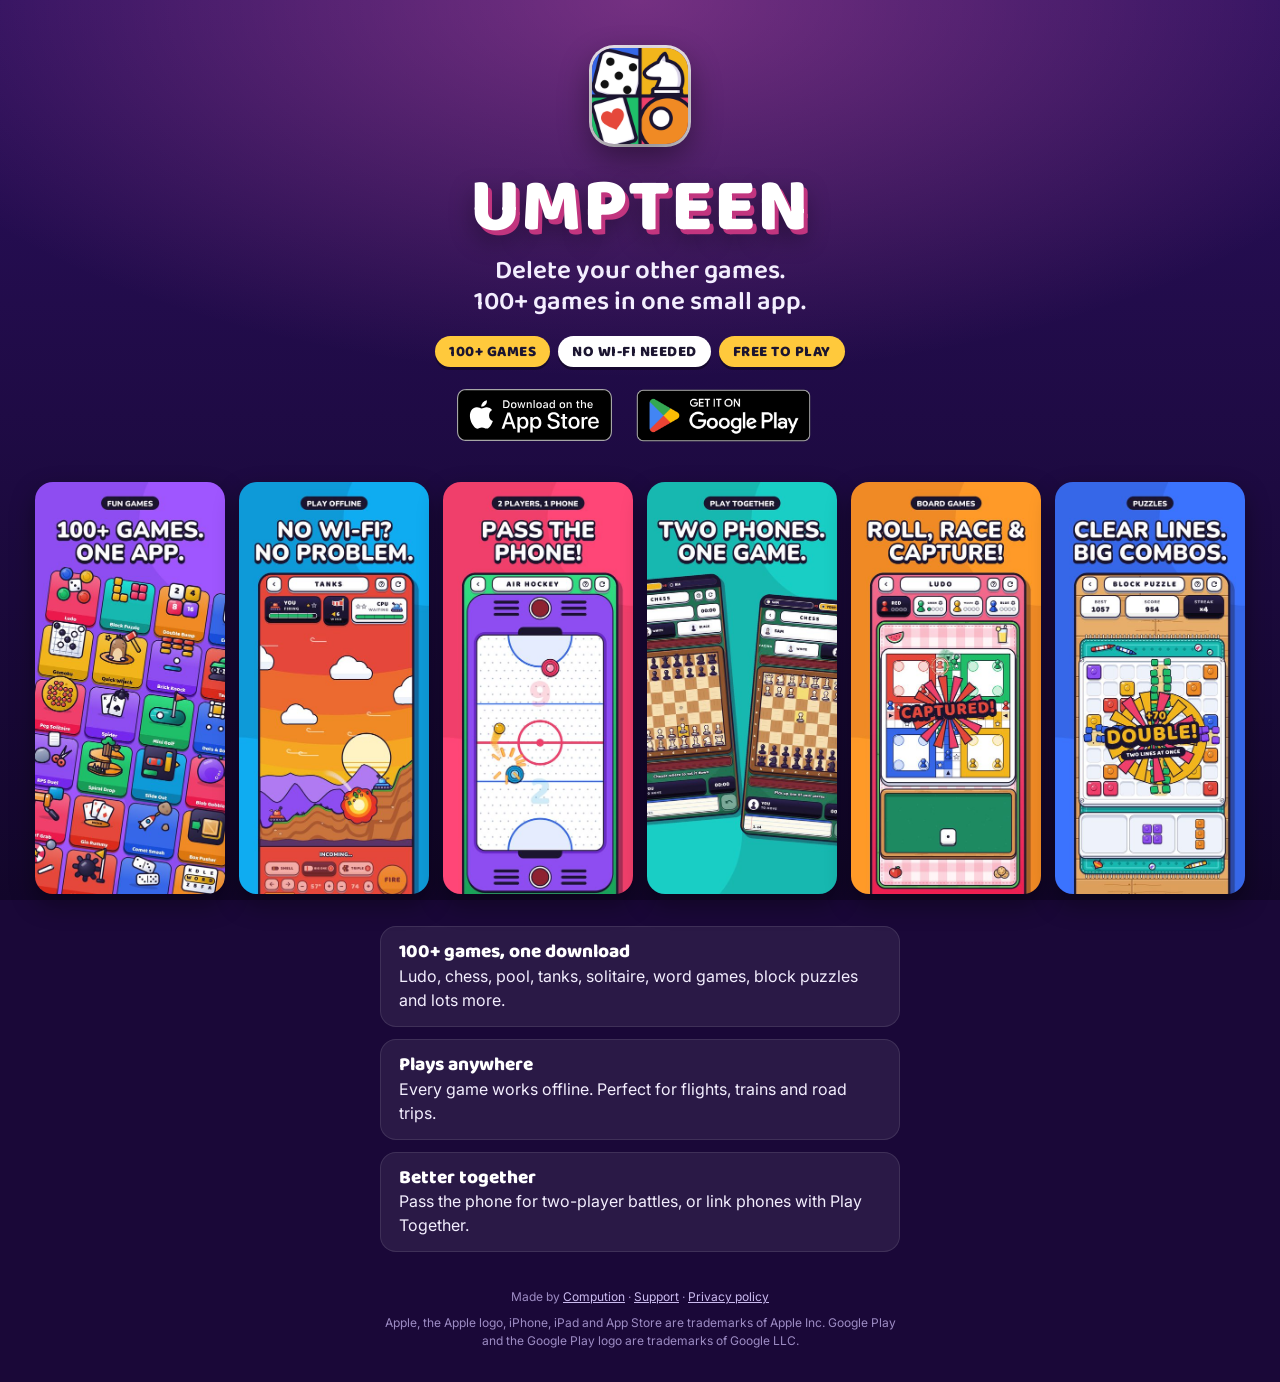
==== umpteen/index.html @ b633e25d "Add the Umpteen landing page: one tap to the right store Phones get one big button for their own sto" ====
<!DOCTYPE html>
<html lang="en">
<head>
    <meta charset="UTF-8">
    <meta name="viewport" content="width=device-width, initial-scale=1.0, viewport-fit=cover">
    <title>Umpteen — 100+ games in one app</title>
    <meta name="description" content="Umpteen: 100+ games in one small app. Ludo, chess, pool, tanks, puzzles and more. Every game works offline, with no sign-up. Free on iPhone, iPad and Android.">
    <meta name="theme-color" content="#2a0f5c">
    <meta property="og:title" content="Umpteen — 100+ games in one app">
    <meta property="og:description" content="Every game works offline, with no sign-up. Free on iPhone, iPad and Android.">
    <meta property="og:image" content="https://compution.co.uk/umpteen/og.jpg">
    <meta property="og:url" content="https://compution.co.uk/umpteen/">
    <meta name="apple-itunes-app" content="app-id=6806872151">
    <link rel="icon" href="/umpteen/icon.png">
    <link rel="apple-touch-icon" href="/umpteen/icon.png">
    <link rel="stylesheet" href="https://fonts.googleapis.com/css2?family=Baloo+2:wght@600;800&family=Inter:wght@400;500;600&display=swap">
    <style>
        *, *::before, *::after {
            margin: 0;
            padding: 0;
            box-sizing: border-box;
        }

        [hidden] {
            display: none !important;
        }

        body {
            font-family: 'Inter', -apple-system, BlinkMacSystemFont, 'Segoe UI', sans-serif;
            background: #1a0838;
            background-image:
                radial-gradient(ellipse 90% 60% at 50% 0%, rgba(255, 110, 200, 0.35), transparent 70%),
                linear-gradient(180deg, #2a0f5c 0%, #12062a 100%);
            background-attachment: fixed;
            color: #f3eefe;
            min-height: 100vh;
            line-height: 1.5;
            overflow-x: hidden;
        }

        .hero {
            max-width: 560px;
            margin: 0 auto;
            padding: max(48px, env(safe-area-inset-top)) max(20px, env(safe-area-inset-right)) 32px max(20px, env(safe-area-inset-left));
            text-align: center;
        }

        .icon {
            width: 96px;
            height: 96px;
            border-radius: 22px;
            box-shadow: 0 12px 32px rgba(0, 0, 0, 0.45), 0 0 0 3px rgba(255, 255, 255, 0.9);
        }

        h1 {
            font-family: 'Baloo 2', 'Arial Rounded MT Bold', sans-serif;
            font-weight: 800;
            font-size: clamp(48px, 13vw, 76px);
            line-height: 1;
            letter-spacing: 1px;
            color: #fff;
            margin-top: 20px;
            text-shadow: 4px 5px 0 #c2357f, 0 10px 24px rgba(0, 0, 0, 0.4);
        }

        .tagline {
            font-family: 'Baloo 2', 'Arial Rounded MT Bold', sans-serif;
            font-weight: 600;
            font-size: clamp(20px, 5.4vw, 26px);
            line-height: 1.2;
            margin-top: 10px;
            text-wrap: balance;
        }

        .pills {
            display: flex;
            flex-wrap: wrap;
            justify-content: center;
            gap: 8px;
            margin-top: 18px;
        }

        .pill {
            font-family: 'Baloo 2', 'Arial Rounded MT Bold', sans-serif;
            font-weight: 800;
            font-size: 15px;
            letter-spacing: 0.5px;
            color: #1b1530;
            background: #ffc93c;
            border-radius: 999px;
            padding: 5px 14px 3px;
            box-shadow: 0 3px 0 rgba(0, 0, 0, 0.35);
        }

        .pill.white {
            background: #fff;
        }

        /* The store button for this phone, big and first. */
        .get {
            display: flex;
            align-items: center;
            justify-content: center;
            gap: 10px;
            width: 100%;
            max-width: 360px;
            margin: 28px auto 0;
            padding: 18px 24px 15px;
            border-radius: 18px;
            background: #ffc93c;
            color: #1b1530;
            font-family: 'Baloo 2', 'Arial Rounded MT Bold', sans-serif;
            font-weight: 800;
            font-size: 24px;
            line-height: 1;
            text-decoration: none;
            box-shadow: 0 6px 0 #b9851a, 0 14px 28px rgba(0, 0, 0, 0.35);
            transition: transform 0.08s;
        }

        .get:active {
            transform: translateY(4px);
            box-shadow: 0 2px 0 #b9851a, 0 8px 18px rgba(0, 0, 0, 0.35);
        }

        .free {
            margin-top: 12px;
            font-size: 14px;
            color: #cbbbf0;
        }

        .badges {
            display: flex;
            flex-wrap: wrap;
            justify-content: center;
            align-items: center;
            gap: 12px;
            margin-top: 22px;
        }

        .badges a {
            display: block;
            line-height: 0;
        }

        .badges img {
            height: 52px;
            width: auto;
        }

        /* Play's badge carries its own clear space, so it's drawn taller to match. */
        .badges #android img {
            height: 77px;
            margin: -12px 0;
        }

        .shots {
            display: flex;
            gap: 14px;
            overflow-x: auto;
            scroll-snap-type: x mandatory;
            padding: 8px max(20px, env(safe-area-inset-left)) 24px;
            scrollbar-width: none;
        }

        .shots::-webkit-scrollbar {
            display: none;
        }

        .shots img {
            flex: 0 0 auto;
            width: min(60vw, 230px);
            height: auto;
            border-radius: 18px;
            scroll-snap-align: center;
            box-shadow: 0 10px 24px rgba(0, 0, 0, 0.4);
        }

        @media (min-width: 900px) {
            .shots {
                justify-content: center;
                overflow: visible;
            }

            .shots img {
                width: 190px;
            }
        }

        .about {
            max-width: 560px;
            margin: 0 auto;
            padding: 8px max(20px, env(safe-area-inset-right)) 0 max(20px, env(safe-area-inset-left));
        }

        .about ul {
            list-style: none;
            display: grid;
            gap: 12px;
        }

        .about li {
            background: rgba(255, 255, 255, 0.07);
            border: 1px solid rgba(255, 255, 255, 0.1);
            border-radius: 16px;
            padding: 14px 18px;
            font-size: 16px;
        }

        .about li b {
            font-family: 'Baloo 2', 'Arial Rounded MT Bold', sans-serif;
            font-weight: 800;
            font-size: 19px;
            display: block;
            color: #fff;
            line-height: 1.2;
        }

        footer {
            max-width: 560px;
            margin: 0 auto;
            padding: 36px max(20px, env(safe-area-inset-right)) max(32px, env(safe-area-inset-bottom)) max(20px, env(safe-area-inset-left));
            text-align: center;
            font-size: 12px;
            color: #9d8cc4;
        }

        footer a {
            color: #cbbbf0;
        }

        footer p + p {
            margin-top: 8px;
        }
    </style>
</head>
<body>
    <main>
        <section class="hero">
            <img class="icon" src="icon.png" alt="Umpteen app icon" width="96" height="96">
            <h1>UMPTEEN</h1>
            <p class="tagline">Delete your other games. 100+ games in one small app.</p>
            <div class="pills">
                <span class="pill">100+ GAMES</span>
                <span class="pill white">NO WI-FI NEEDED</span>
                <span class="pill">FREE TO PLAY</span>
            </div>

            <!-- Filled in by the script below for iPhone, iPad and Android. -->
            <a class="get" id="get" href="#stores" hidden>Get Umpteen free</a>
            <p class="free" id="free" hidden>Free download. No sign-up.</p>

            <div class="badges" id="stores">
                <a id="ios" href="https://apps.apple.com/app/id6806872151" aria-label="Download on the App Store">
                    <img src="app_store.svg" alt="Download on the App Store" height="52">
                </a>
                <a id="android" href="https://play.google.com/store/apps/details?id=com.compution.pocketgames.pocket_games" aria-label="Get it on Google Play">
                    <img src="google_play.png" alt="Get it on Google Play" height="52">
                </a>
            </div>
        </section>

        <div class="shots" aria-label="Screenshots">
            <img src="games.jpg" alt="100+ games. One app." width="420" height="911" loading="lazy">
            <img src="offline.jpg" alt="No Wi-Fi? No problem." width="420" height="911" loading="lazy">
            <img src="two_player.jpg" alt="Pass the phone for two-player games" width="420" height="911" loading="lazy">
            <img src="together.jpg" alt="Two phones, one game" width="420" height="911" loading="lazy">
            <img src="board.jpg" alt="Board games like Ludo" width="420" height="911" loading="lazy">
            <img src="puzzle.jpg" alt="Puzzles with big combos" width="420" height="911" loading="lazy">
        </div>

        <section class="about">
            <ul>
                <li><b>100+ games, one download</b>Ludo, chess, pool, tanks, solitaire, word games, block puzzles and lots more.</li>
                <li><b>Plays anywhere</b>Every game works offline. Perfect for flights, trains and road trips.</li>
                <li><b>Better together</b>Pass the phone for two-player battles, or link phones with Play Together.</li>
            </ul>
        </section>
    </main>

    <footer>
        <p>Made by <a href="/">Compution</a> · <a href="/minigames/support/">Support</a> · <a href="/minigames/privacy/">Privacy policy</a></p>
        <p>Apple, the Apple logo, iPhone, iPad and App Store are trademarks of Apple Inc. Google Play and the Google Play logo are trademarks of Google LLC.</p>
    </footer>

    <script>
        (function () {
            var ua = navigator.userAgent || '';
            // iPadOS reports itself as a Mac; a touch screen gives it away.
            var ios = /iPhone|iPad|iPod/.test(ua) ||
                (navigator.platform === 'MacIntel' && navigator.maxTouchPoints > 1);
            var android = /Android/i.test(ua);
            var play = document.getElementById('android');

            // Pass any utm_ tags on to Play as the install referrer.
            var utm = location.search.slice(1).split('&').filter(function (p) {
                return /^utm_/.test(p);
            }).join('&');
            if (utm) play.href += '&referrer=' + encodeURIComponent(utm);

            if (!ios && !android) return;
            var store = document.getElementById(ios ? 'ios' : 'android');
            var get = document.getElementById('get');
            get.href = store.href;
            get.textContent = ios ? 'Get it on the App Store' : 'Get it on Google Play';
            get.hidden = false;
            document.getElementById('free').hidden = false;
            // Only the matching badge is needed on a phone.
            document.getElementById(ios ? 'android' : 'ios').hidden = true;
        })();
    </script>
</body>
</html>
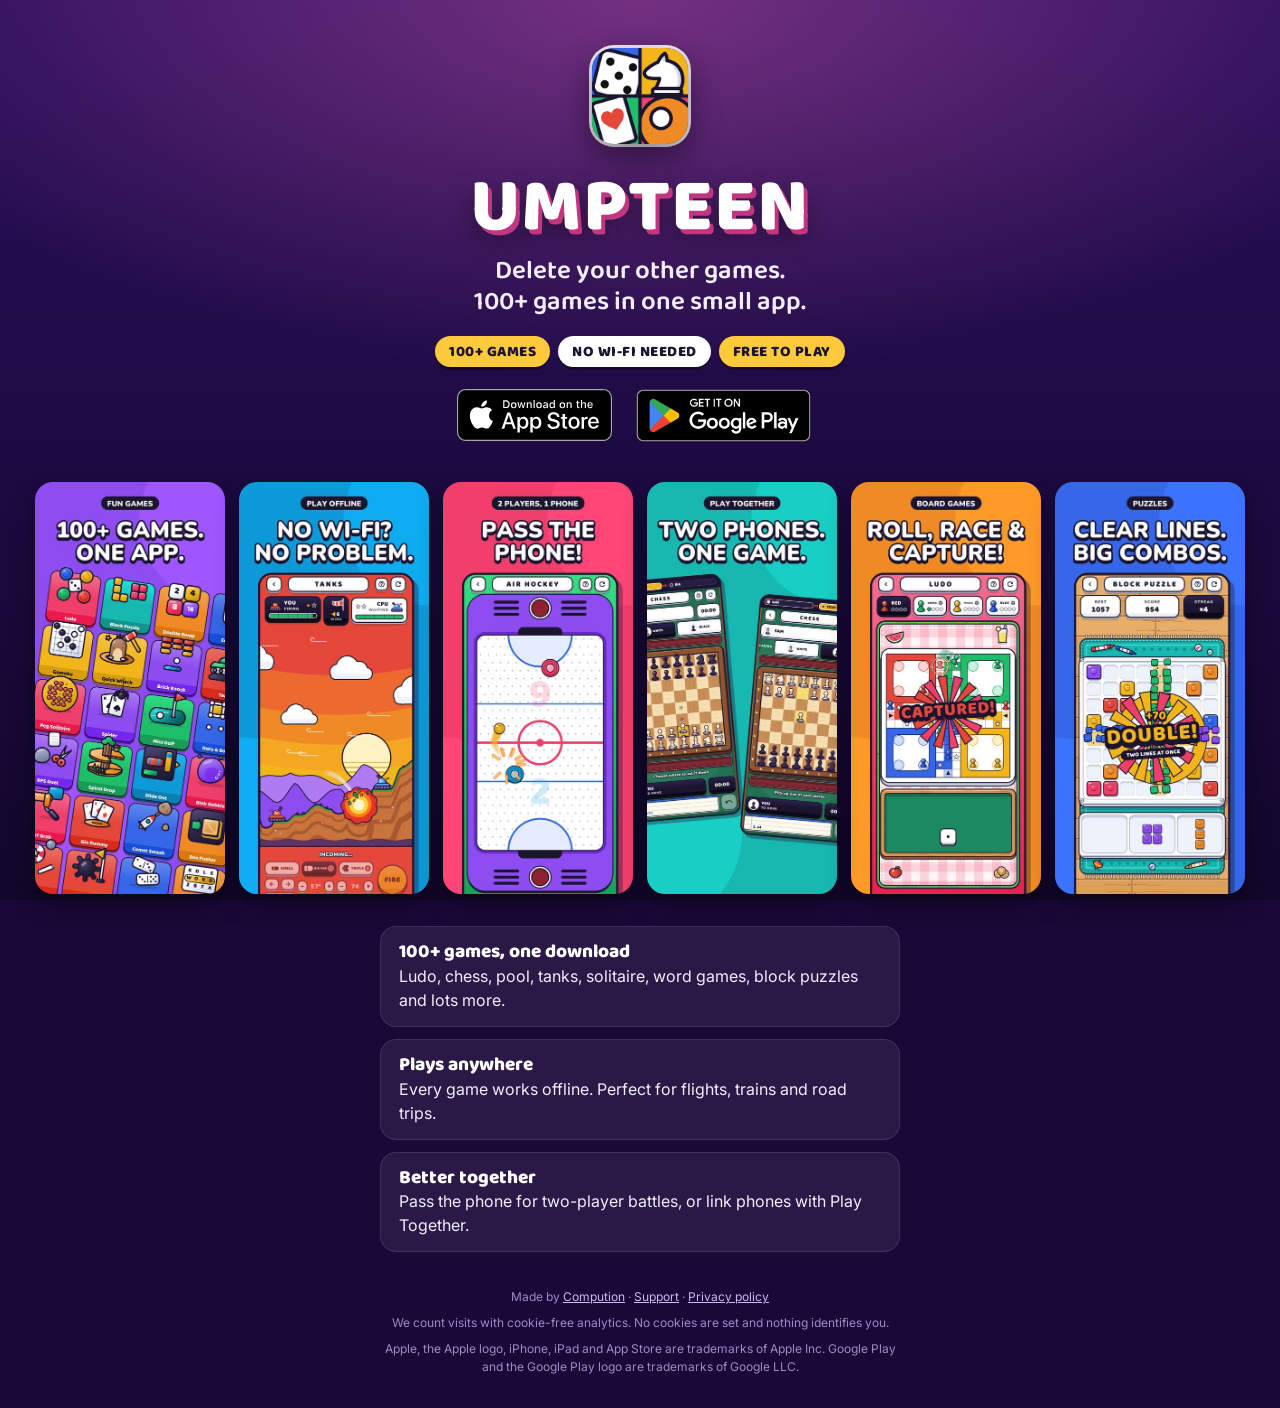
==== commit 94920d05: "Umpteen support and privacy pages; cookie-free visit counting The support and privacy pages now say " ====
--- a/umpteen/index.html
+++ b/umpteen/index.html
@@ -233,6 +233,7 @@
             margin-top: 8px;
         }
     </style>
+    <script defer src="https://cloud.umami.is/script.js" data-website-id="7fdc2bec-3fe8-42e4-9aee-a1c7b25a93f0"></script>
 </head>
 <body>
     <main>
@@ -251,10 +252,10 @@
             <p class="free" id="free" hidden>Free download. No sign-up.</p>
 
             <div class="badges" id="stores">
-                <a id="ios" href="https://apps.apple.com/app/id6806872151" aria-label="Download on the App Store">
+                <a id="ios" href="https://apps.apple.com/app/id6806872151" aria-label="Download on the App Store" data-umami-event="App Store badge">
                     <img src="app_store.svg" alt="Download on the App Store" height="52">
                 </a>
-                <a id="android" href="https://play.google.com/store/apps/details?id=com.compution.pocketgames.pocket_games" aria-label="Get it on Google Play">
+                <a id="android" href="https://play.google.com/store/apps/details?id=com.compution.pocketgames.pocket_games" aria-label="Get it on Google Play" data-umami-event="Google Play badge">
                     <img src="google_play.png" alt="Get it on Google Play" height="52">
                 </a>
             </div>
@@ -280,6 +281,7 @@
 
     <footer>
         <p>Made by <a href="/">Compution</a> · <a href="/minigames/support/">Support</a> · <a href="/minigames/privacy/">Privacy policy</a></p>
+        <p>We count visits with cookie-free analytics. No cookies are set and nothing identifies you.</p>
         <p>Apple, the Apple logo, iPhone, iPad and App Store are trademarks of Apple Inc. Google Play and the Google Play logo are trademarks of Google LLC.</p>
     </footer>
 
@@ -303,6 +305,7 @@
             var get = document.getElementById('get');
             get.href = store.href;
             get.textContent = ios ? 'Get it on the App Store' : 'Get it on Google Play';
+            get.setAttribute('data-umami-event', ios ? 'App Store button' : 'Google Play button');
             get.hidden = false;
             document.getElementById('free').hidden = false;
             // Only the matching badge is needed on a phone.
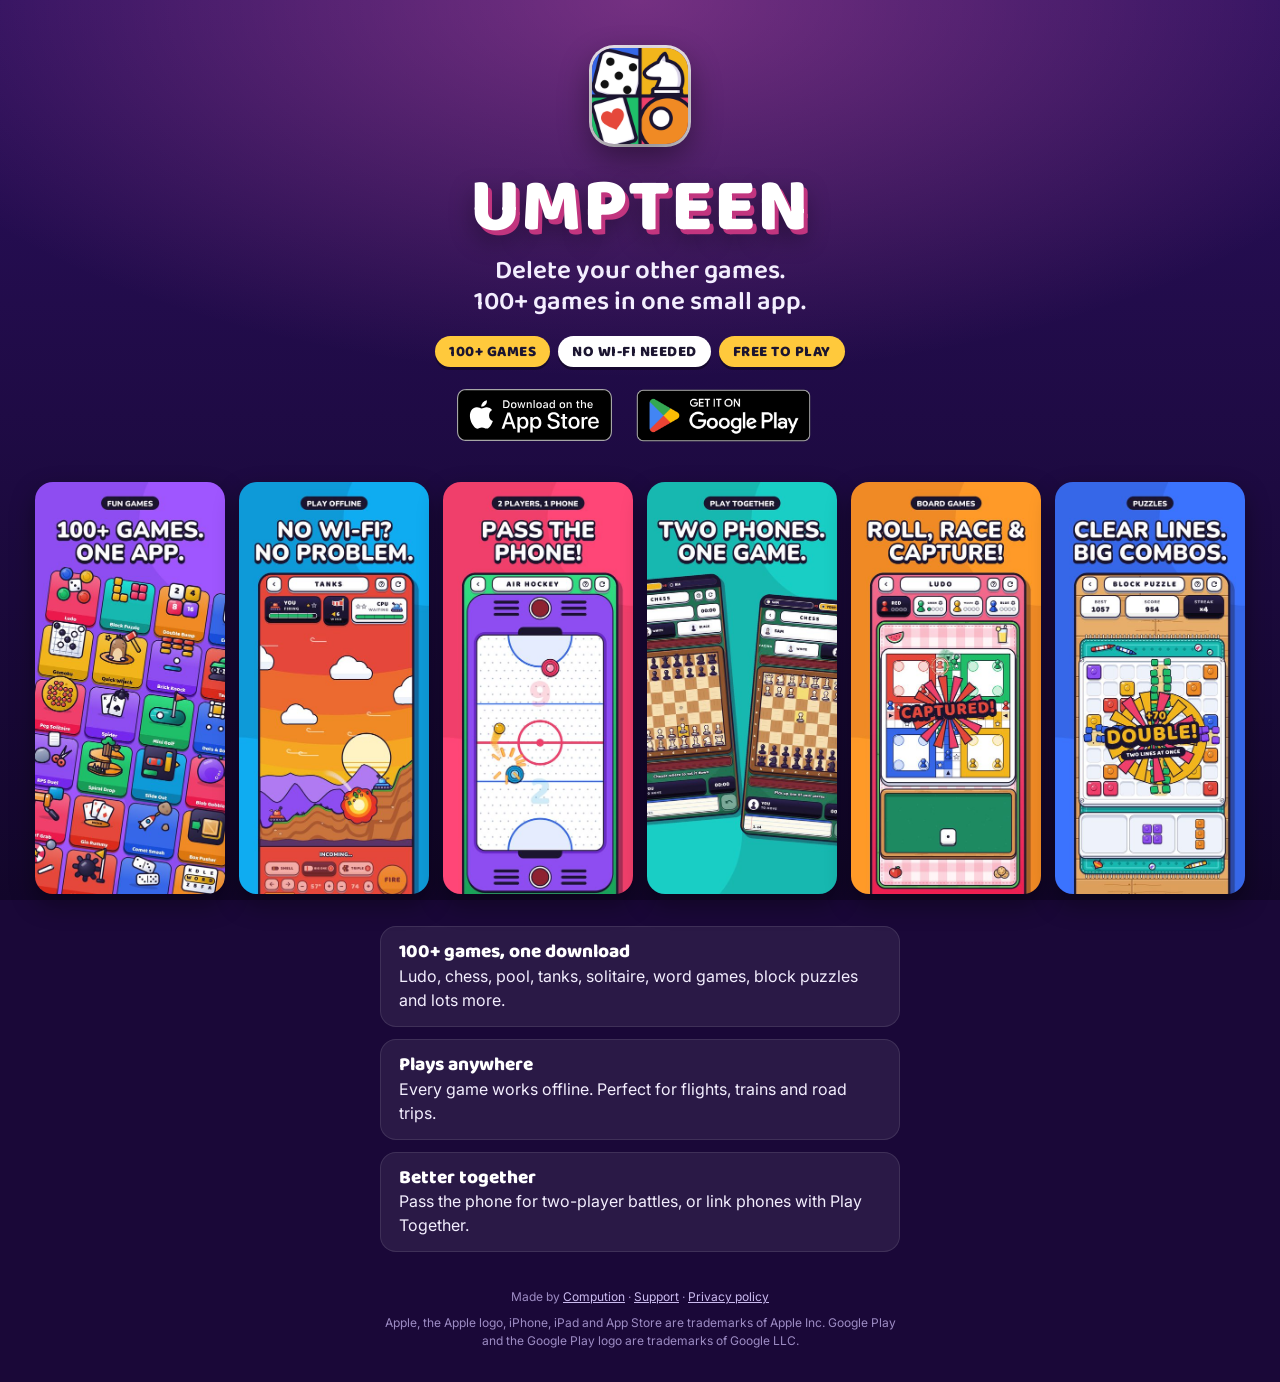
==== commit 08caee9d: "Umpteen landing page sends phones straight to their store; drop visit counting Co-Authored-By: Claud" ====
--- a/umpteen/index.html
+++ b/umpteen/index.html
@@ -233,7 +233,6 @@
             margin-top: 8px;
         }
     </style>
-    <script defer src="https://cloud.umami.is/script.js" data-website-id="7fdc2bec-3fe8-42e4-9aee-a1c7b25a93f0"></script>
 </head>
 <body>
     <main>
@@ -252,10 +251,10 @@
             <p class="free" id="free" hidden>Free download. No sign-up.</p>
 
             <div class="badges" id="stores">
-                <a id="ios" href="https://apps.apple.com/app/id6806872151" aria-label="Download on the App Store" data-umami-event="App Store badge">
+                <a id="ios" href="https://apps.apple.com/app/id6806872151" aria-label="Download on the App Store">
                     <img src="app_store.svg" alt="Download on the App Store" height="52">
                 </a>
-                <a id="android" href="https://play.google.com/store/apps/details?id=com.compution.pocketgames.pocket_games" aria-label="Get it on Google Play" data-umami-event="Google Play badge">
+                <a id="android" href="https://play.google.com/store/apps/details?id=com.compution.pocketgames.pocket_games" aria-label="Get it on Google Play">
                     <img src="google_play.png" alt="Get it on Google Play" height="52">
                 </a>
             </div>
@@ -281,7 +280,6 @@
 
     <footer>
         <p>Made by <a href="/">Compution</a> · <a href="/minigames/support/">Support</a> · <a href="/minigames/privacy/">Privacy policy</a></p>
-        <p>We count visits with cookie-free analytics. No cookies are set and nothing identifies you.</p>
         <p>Apple, the Apple logo, iPhone, iPad and App Store are trademarks of Apple Inc. Google Play and the Google Play logo are trademarks of Google LLC.</p>
     </footer>
 
@@ -305,11 +303,19 @@
             var get = document.getElementById('get');
             get.href = store.href;
             get.textContent = ios ? 'Get it on the App Store' : 'Get it on Google Play';
-            get.setAttribute('data-umami-event', ios ? 'App Store button' : 'Google Play button');
             get.hidden = false;
             document.getElementById('free').hidden = false;
             // Only the matching badge is needed on a phone.
             document.getElementById(ios ? 'android' : 'ios').hidden = true;
+
+            // Phones go straight on to their store, once per visit, so coming
+            // back from the store leaves them on this page. ?stay keeps it.
+            if (/(^|[?&])stay\b/.test(location.search)) return;
+            try {
+                if (sessionStorage.getItem('sent')) return;
+                sessionStorage.setItem('sent', '1');
+            } catch (e) {}
+            location.href = store.href;
         })();
     </script>
 </body>
